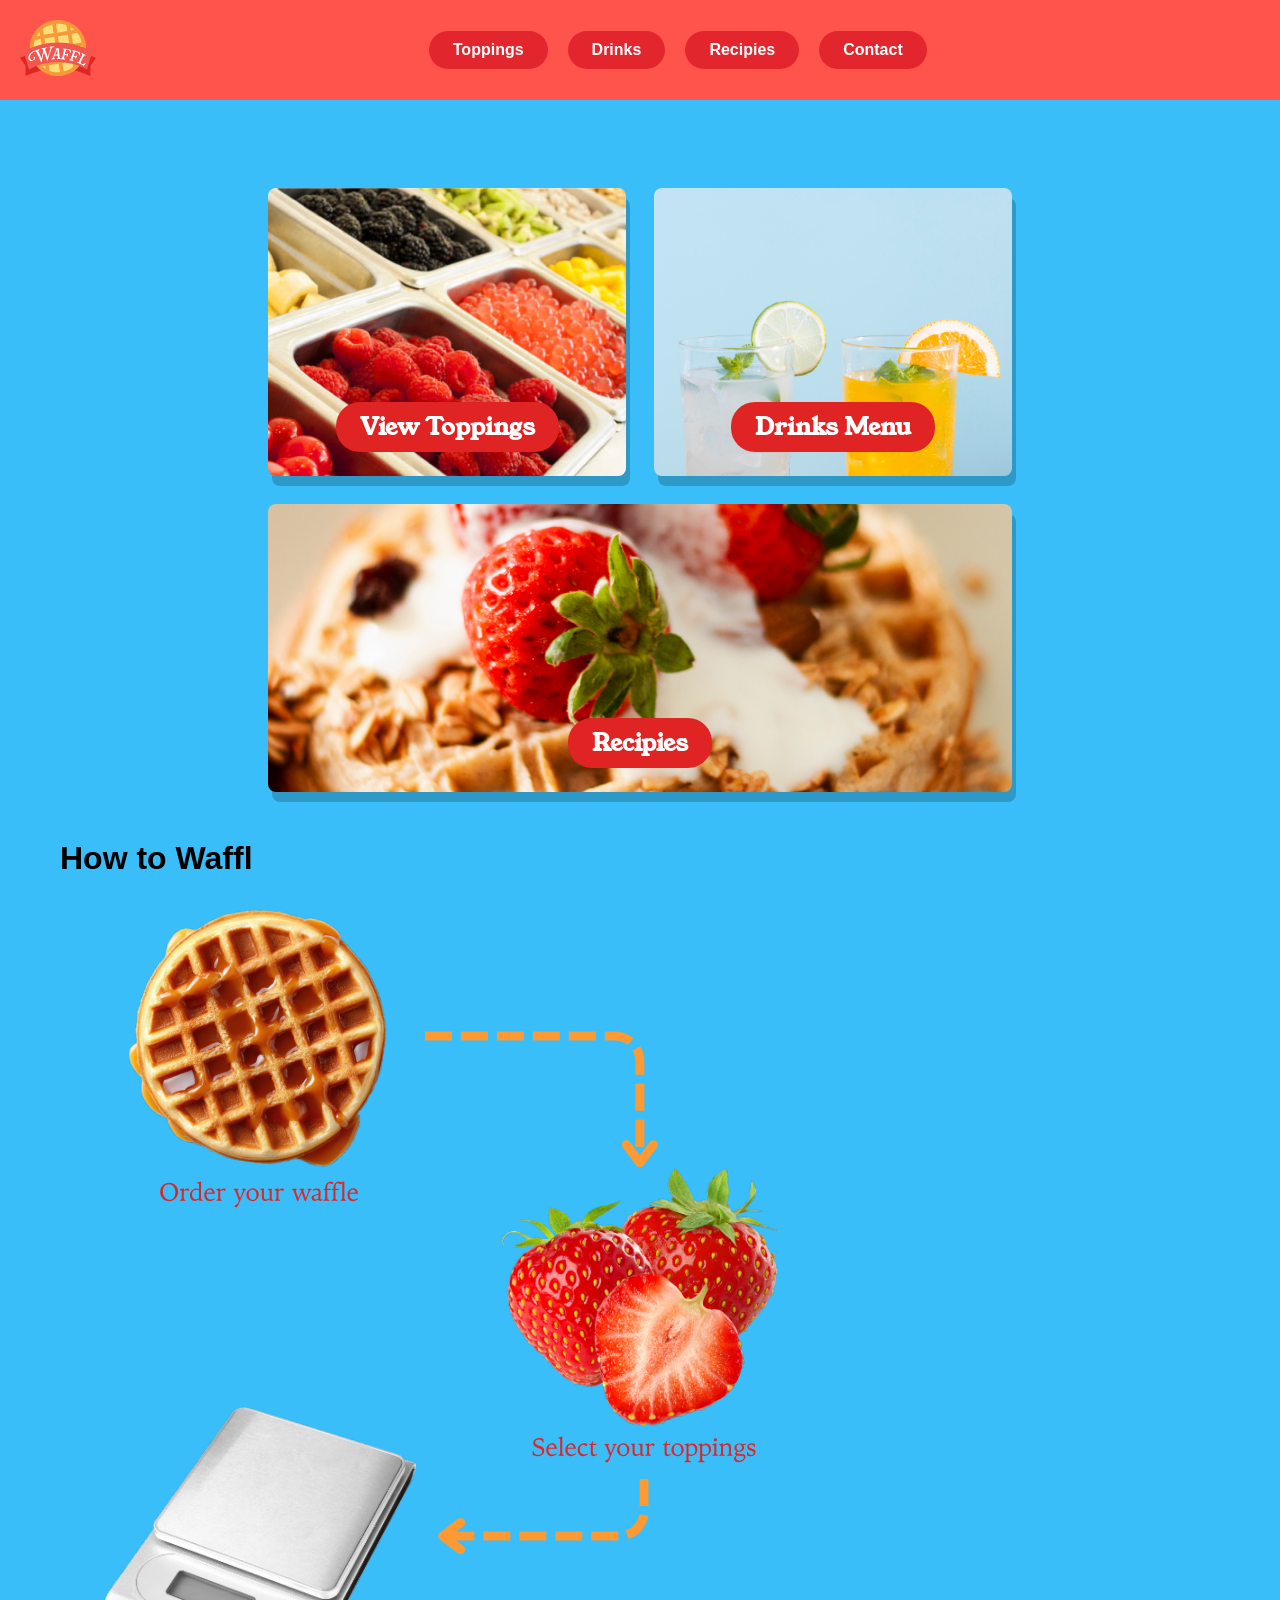
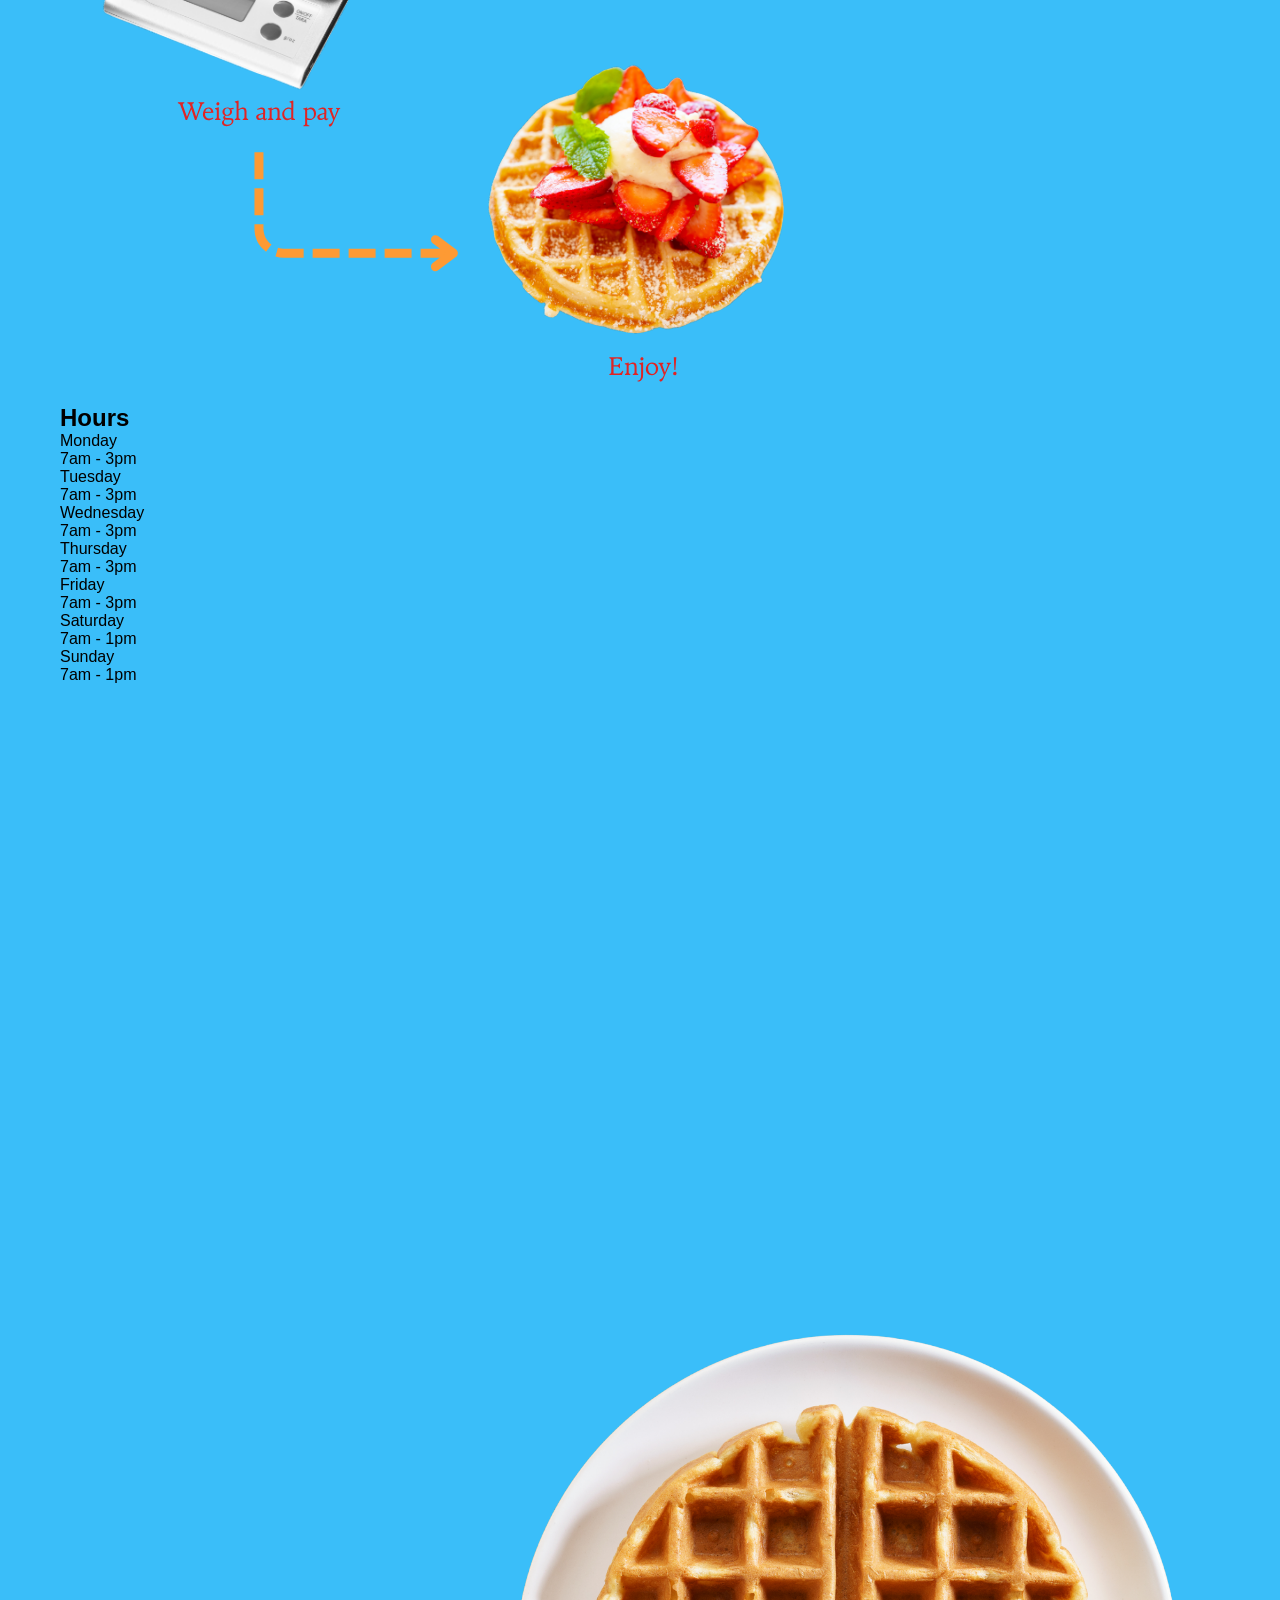
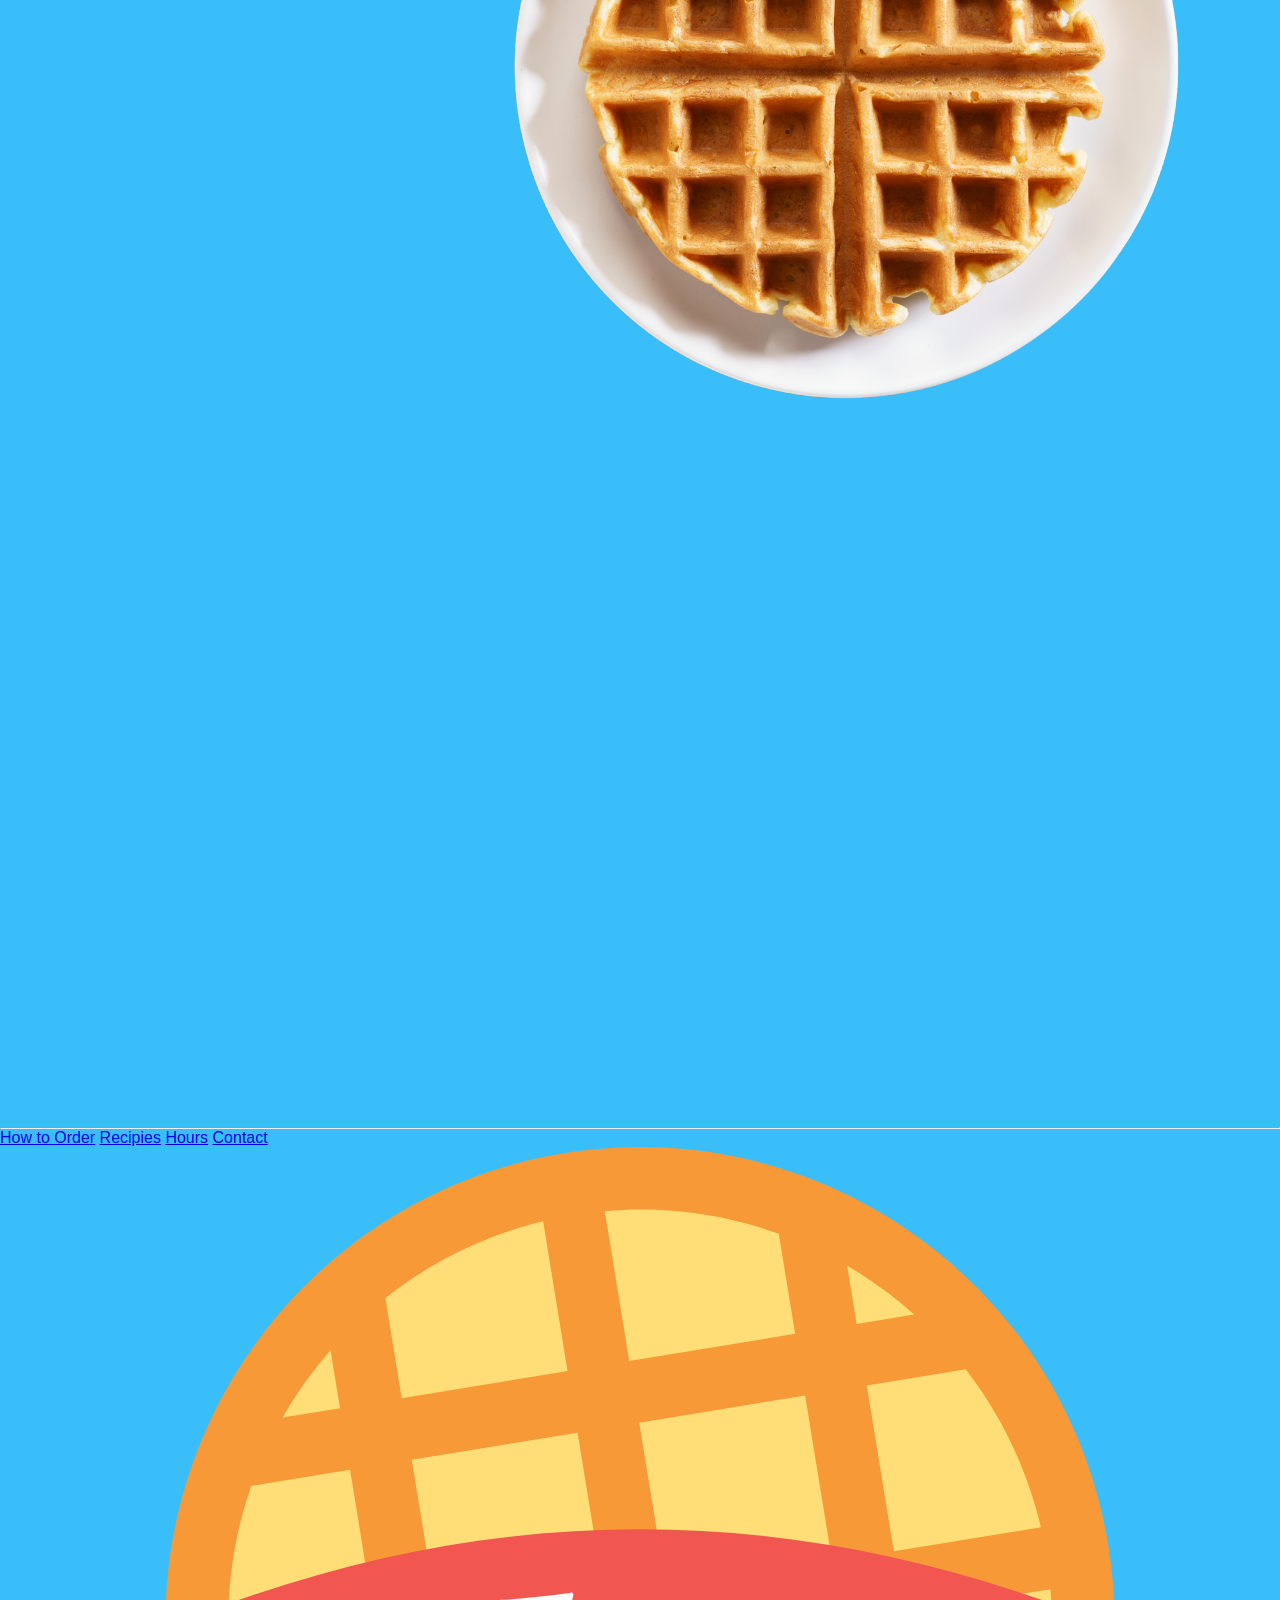
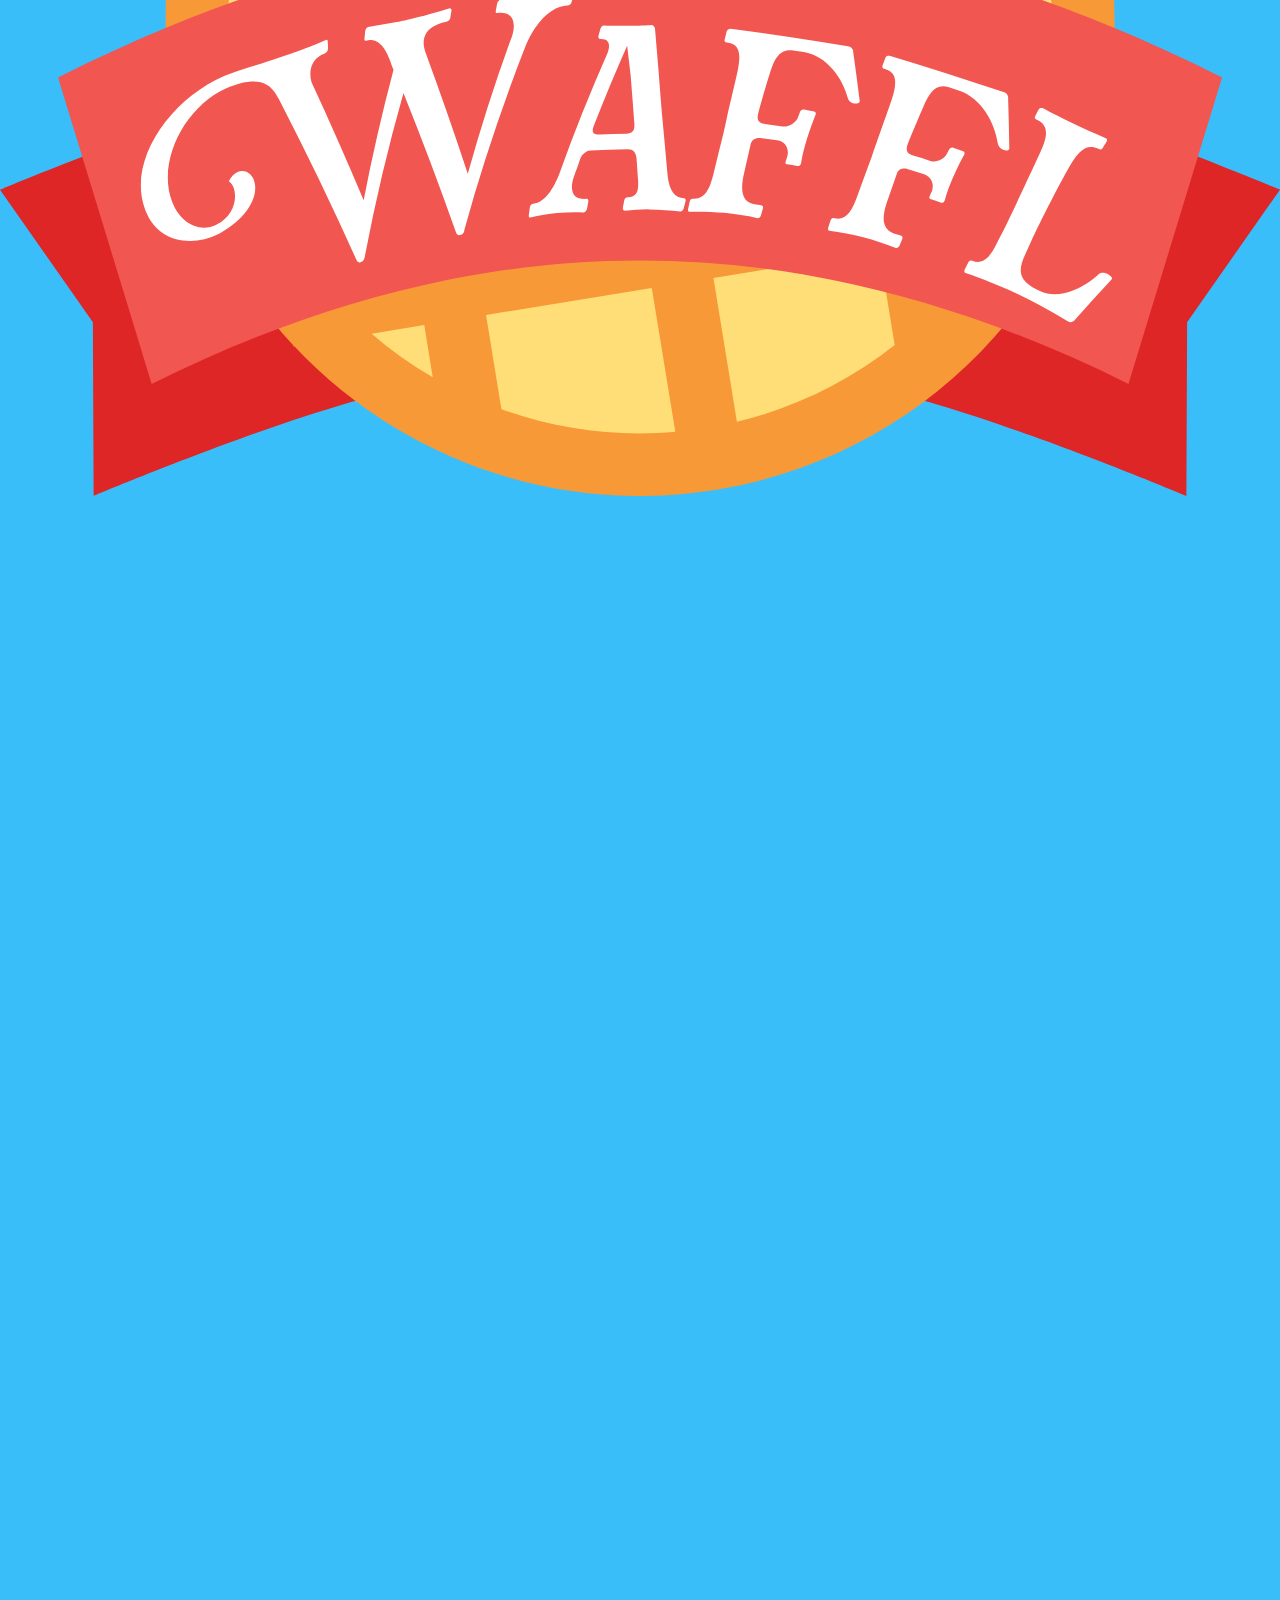
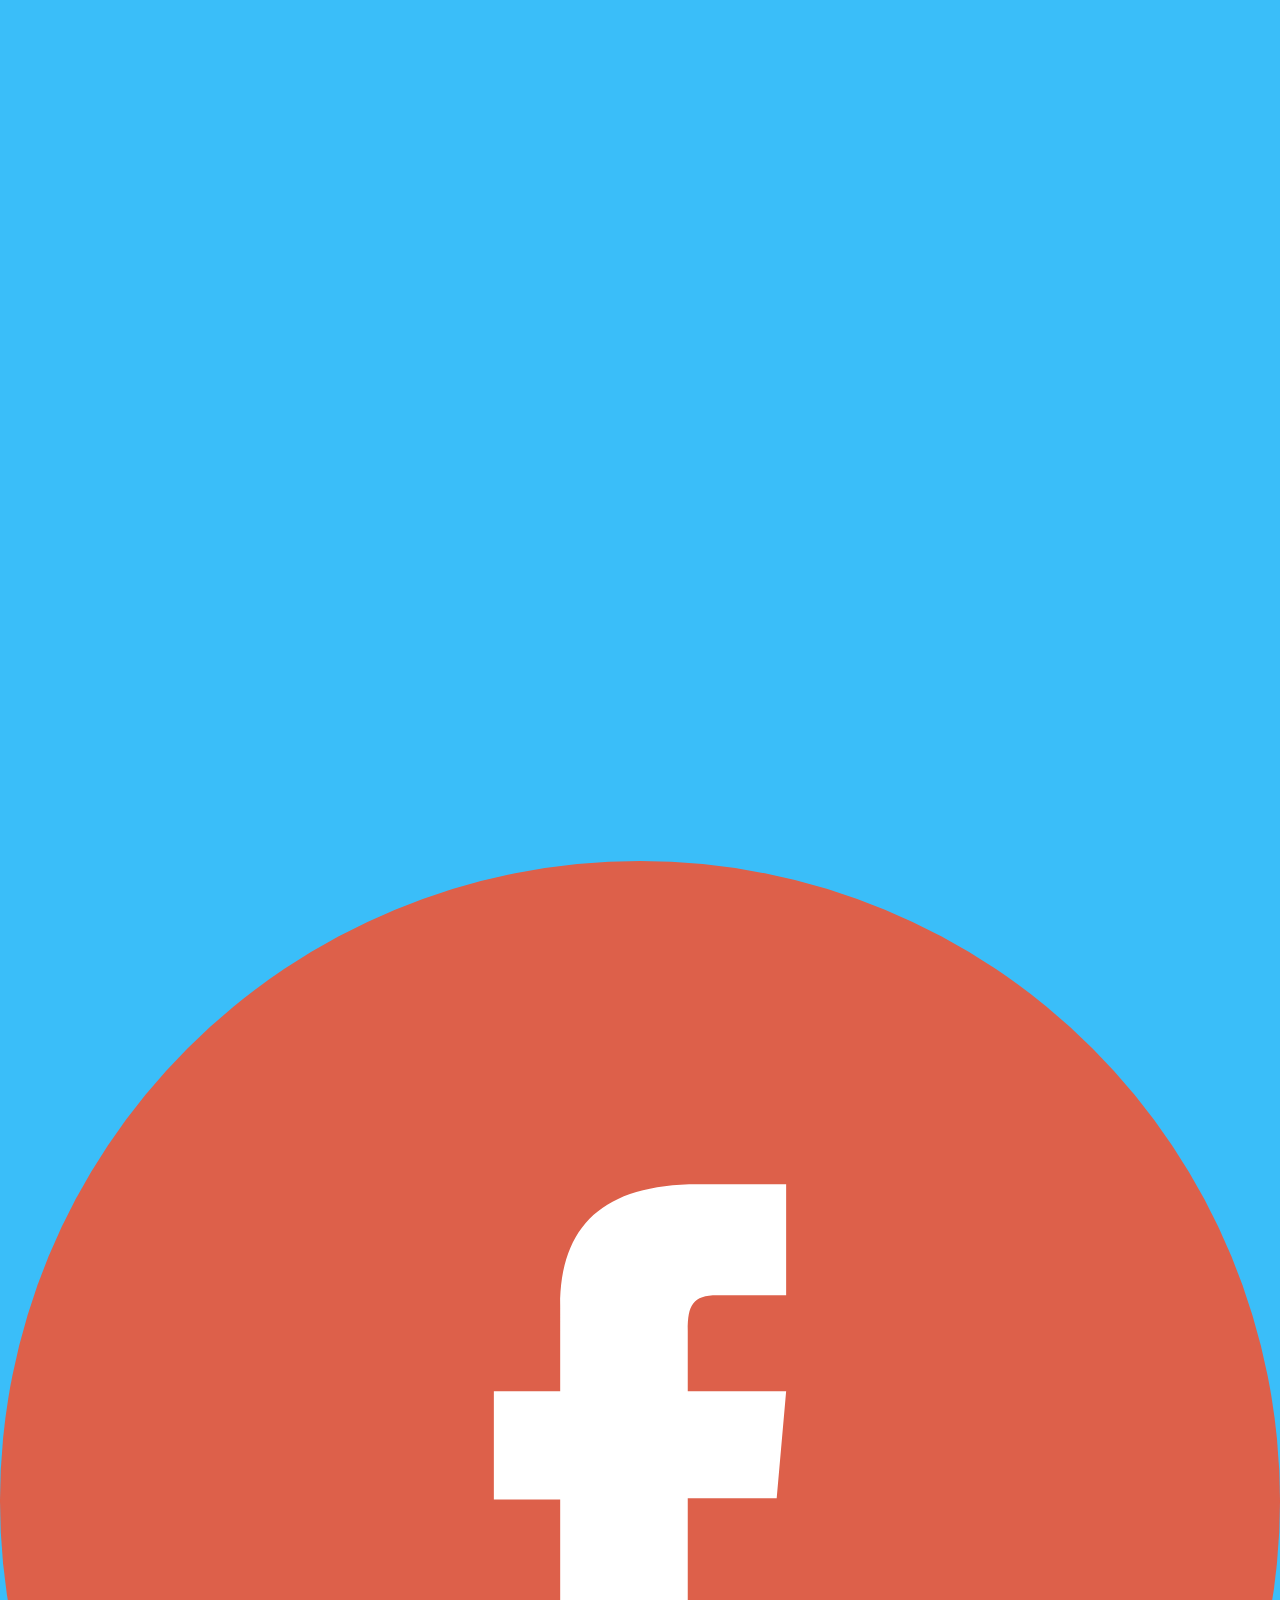
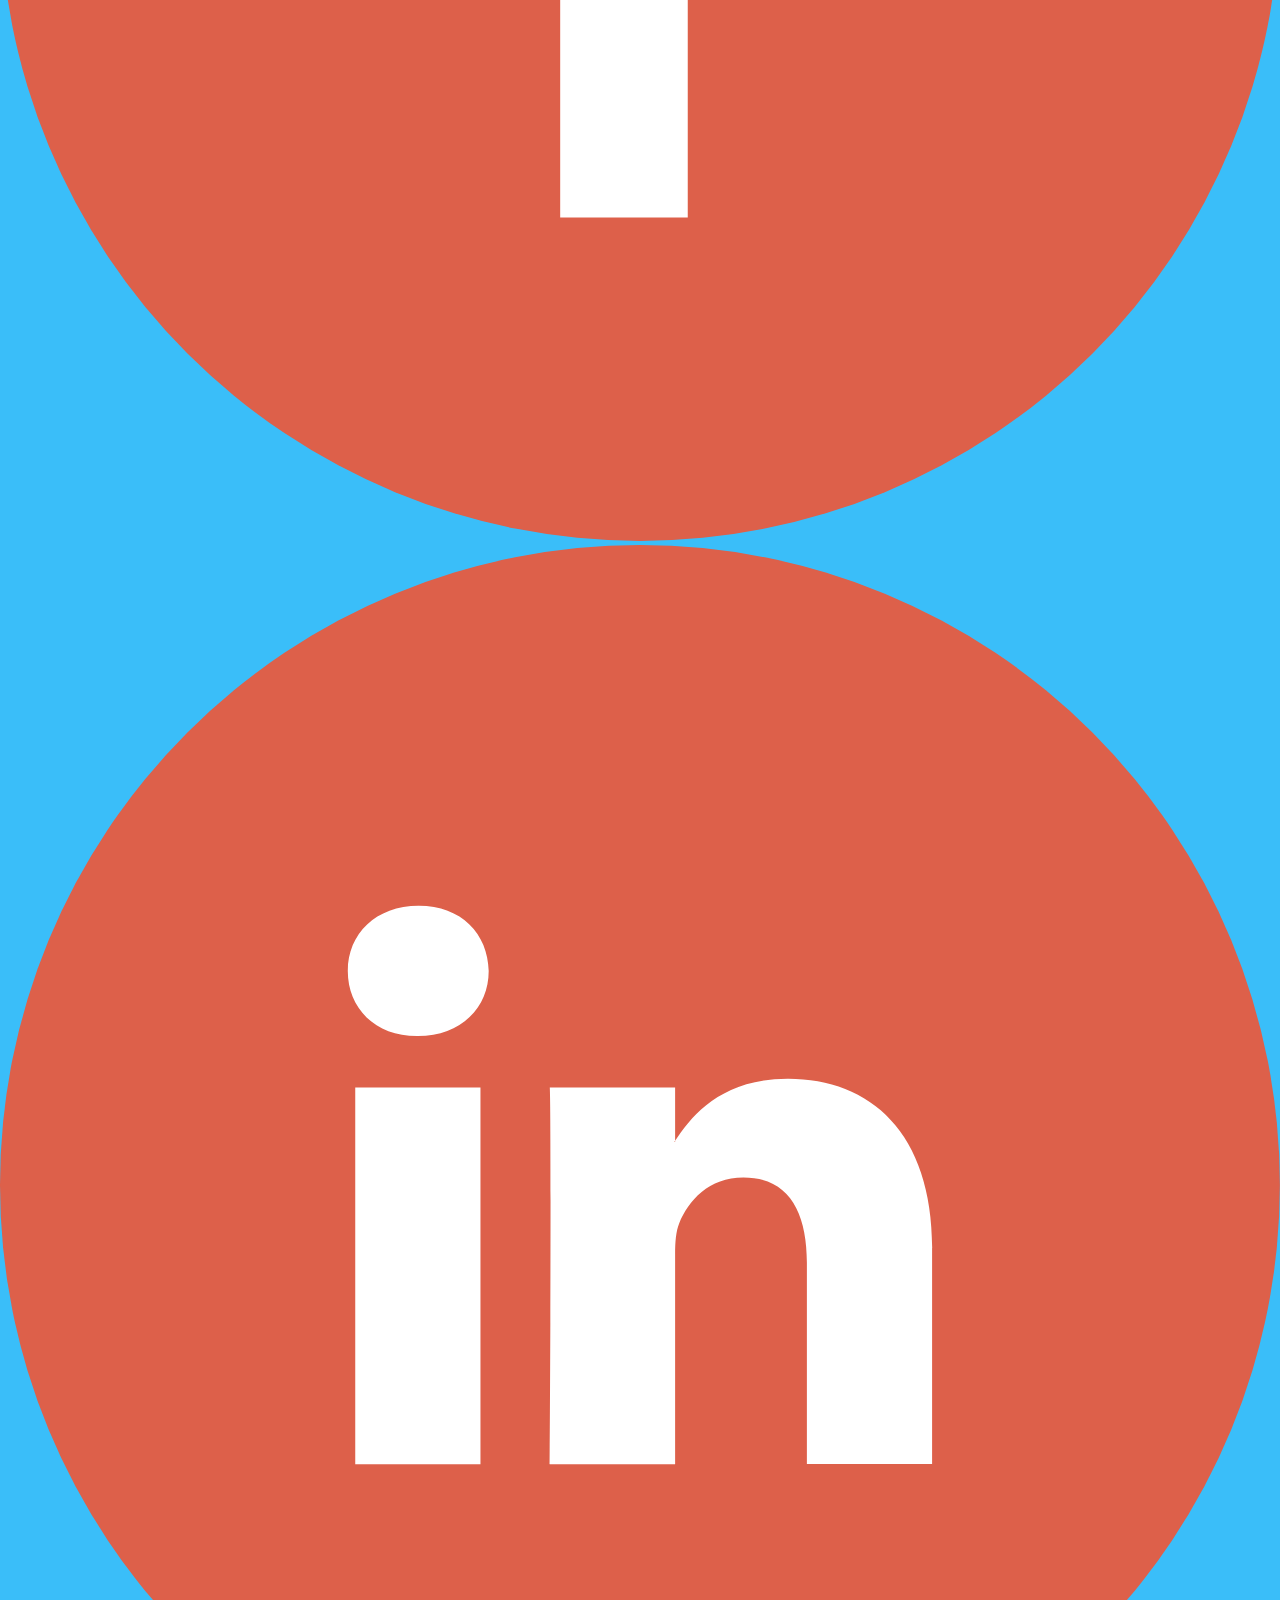
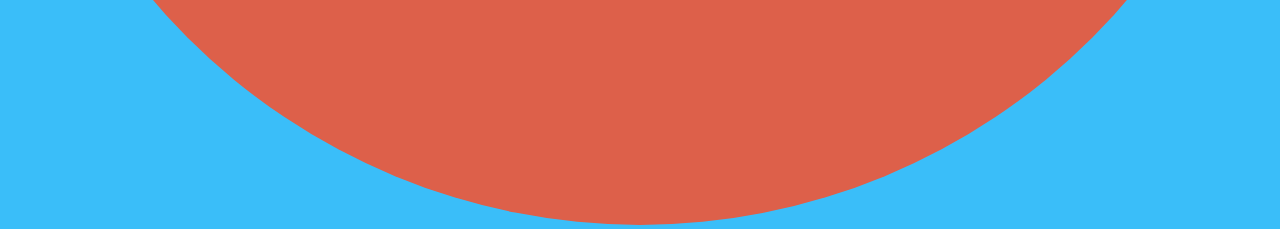
==== index.html @ 4b4d2566 "StartedClient" ====
<!DOCTYPE html>
<html lang="en">
<head>
    <meta charset="UTF-8">
    <meta name="viewport" content="width=device-width, initial-scale=1.0">
    <title>Waffl</title>
    <link rel="icon" type="image/png" href="images/favicon-96x96.png" sizes="96x96" />
    <link rel="icon" type="image/svg+xml" href="images/favicon.svg" />
    <link rel="shortcut icon" href="images/favicon.ico" />
    <link rel="apple-touch-icon" sizes="180x180" href="images/apple-touch-icon.png" />
    <meta name="apple-mobile-web-app-title" content="Waffl." />
    <link rel="manifest" href="images/site.webmanifest" />
    <link rel="stylesheet" href="styles.css">
    <link rel="preconnect" href="https://fonts.googleapis.com">
    <link rel="preconnect" href="https://fonts.gstatic.com" crossorigin>
    <link href="https://fonts.googleapis.com/css2?family=Young+Serif&family=Yrsa:ital,wght@0,300..700;1,300..700&family=Ysabeau:ital,wght@0,1..1000;1,1..1000&display=swap" rel="stylesheet">
</head>

<body>
    <header>
            <nav class="nav">
                <a href="index.html" class="logo">
                    <img src="images/WafflLogo.svg" alt="Waffl Logo">
                </a>

                <div class="nav-links">
                    <a href="toppings.html">Toppings</a>
                    <a href="drinks.html">Drinks</a>
                    <a href="recipies.html">Recipies</a>
                    <a href="contact.html">Contact</a>
                </div>
            </nav>
    </header>

    <main>
        <section class="card-container">
        <article class="card card-toppings">
            <h3><a href="toppings.html">View Toppings</a></h3>
        </article>

        <article class="card card-drinks">
            <h3><a href="drinks.html">Drinks Menu</a></h3>
        </article>

        <article class="card card-recipies">
            <h3><a href="recipies.html">Recipies</a></h3>
        </article>
    </section>

    <h1 id="howto">How to Waffl</h1>
    <img src="images/orderw.svg" alt="Orer process: Order waffle, choose toppings, weigh and pay, enjoy!">

    <div class="hours">
        <h2>Hours</h2>
        <d1>
            <dt>Monday</dt><dd>7am - 3pm</dd>
            <dt>Tuesday</dt><dd>7am - 3pm</dd>
            <dt>Wednesday</dt><dd>7am - 3pm</dd>
            <dt>Thursday</dt><dd>7am - 3pm</dd>
            <dt>Friday</dt><dd>7am - 3pm</dd>
            <dt>Saturday</dt><dd>7am - 1pm</dd>
            <dt>Sunday</dt><dd>7am - 1pm</dd>
        </d1>
    </div>
    <img src="images/WafflPlate.png" alt="Waffle on a plate">
 </main>

    <footer>
        <hr>
        <div>
            <a href="#howto">How to Order</a>
            <a href="#recipes">Recipies</a>
            <a href="#hours">Hours</a>
            <a href="contact.html">Contact</a>
        </div>
        <div>
            <a href="index.html"><img src="images/WafflLogo.svg" alt="Waffl Logo"></a>
        </div>
        <div>
            <a href="instagram.com"><img src="images/ig.svg" alt="Instagram link"></a>
            <a href="facebook.com"><img src="images/fb.svg" alt="Facebook link"></a>
            <a href="linkedin.com"><img src="images/linked.svg" alt="LinkedIn link"></a>
        </div>
    </footer>
</body>
</html>
---- styles.css ----
*{
    margin: 0;
    padding: 0;
    box-sizing: border-box;
    font-family: "Arial", sans-serif;
}

body{
    font-family: "Ysabeau", sans-serif;
    background-color: #3abef9;
    padding: 0 0;
}

header{
    background-color: #ff544c;
    padding: 1.25rem;
}

nav img{
    height: 3.5rem;
}

nav{
    display: flex;
    align-items: center;
}

.logo img{
    height: 3.5rem;
}

.nav-links{
    margin: 0 auto;
    display: flex;
    gap: 1.25rem;
}

.nav-links a{
    text-decoration: none;
    background-color: #e3262e;
    color: white;

    padding: 0.625rem 1.5rem;
    border-radius: 1.5rem;

    font-size: 1rem;
    font-weight: bold;
}

.nav-links a:hover{
    background-color: #c81f26;
}


main{
    padding: 2.5rem 3.75rem;
}

.card-container{
    display: grid;
    grid-template-columns: repeat(2, 1fr);
    gap: 1.75rem;
    padding: 3rem 13rem
}

.card{
    position: relative;
    display: flex;
    overflow: hidden;
    align-items: flex-end;
    justify-content: center;
    height: 18rem;
    border-radius: .5rem;
    box-shadow: 0.25rem 0.625rem rgba(0, 0, 0, 0.2);
    background-size: cover;
    background-repeat: no-repeat;
}

.card-toppings{
    background-image: url(images/toppings.jpg);
    background-position: center;
}

.card-drinks{
    background-image: url(images/drinks.jpg);
    background-position: bottom;
}

.card-recipies{
    background-image: url(images/strawberywaffle.jpg);
    background-position: center;
}

.card img{
    position: absolute;
    bottom: 1.25rem;
    left: 50%;
    transform: translateX(-50%);
}

.card h3{
    background-color: #e02424;
    font-family: "Young Serif", serif;
    color: white;
    padding: .5rem 1.5rem;
    border-radius: 1.5rem;
    font-size: 1.5rem;
    margin-bottom: 1.5rem;
}

.card a{
    text-decoration: none;
    font-family: "Young Serif", serif;
    color: white;
}

.card :hover{
    background-color: #c81f26;
}

.card:nth-child(3){
    grid-column: 1/-1;;
}
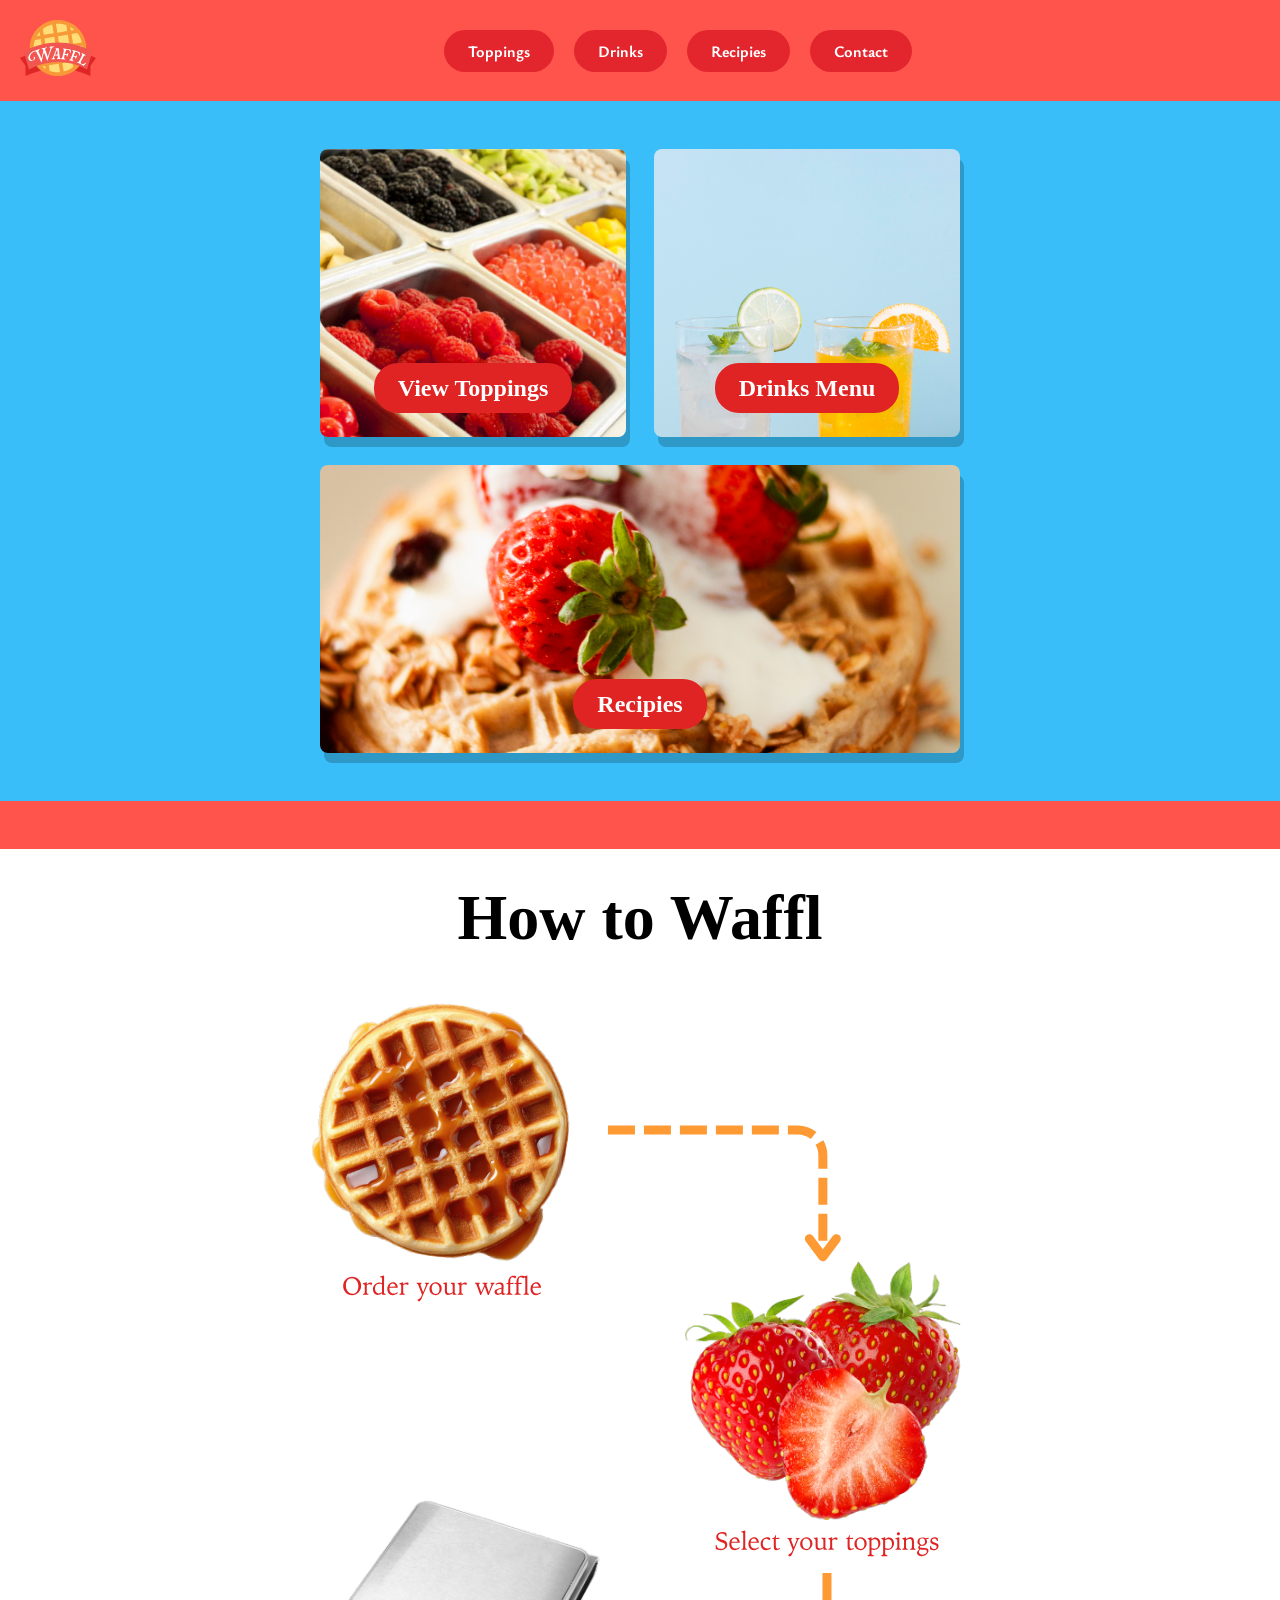
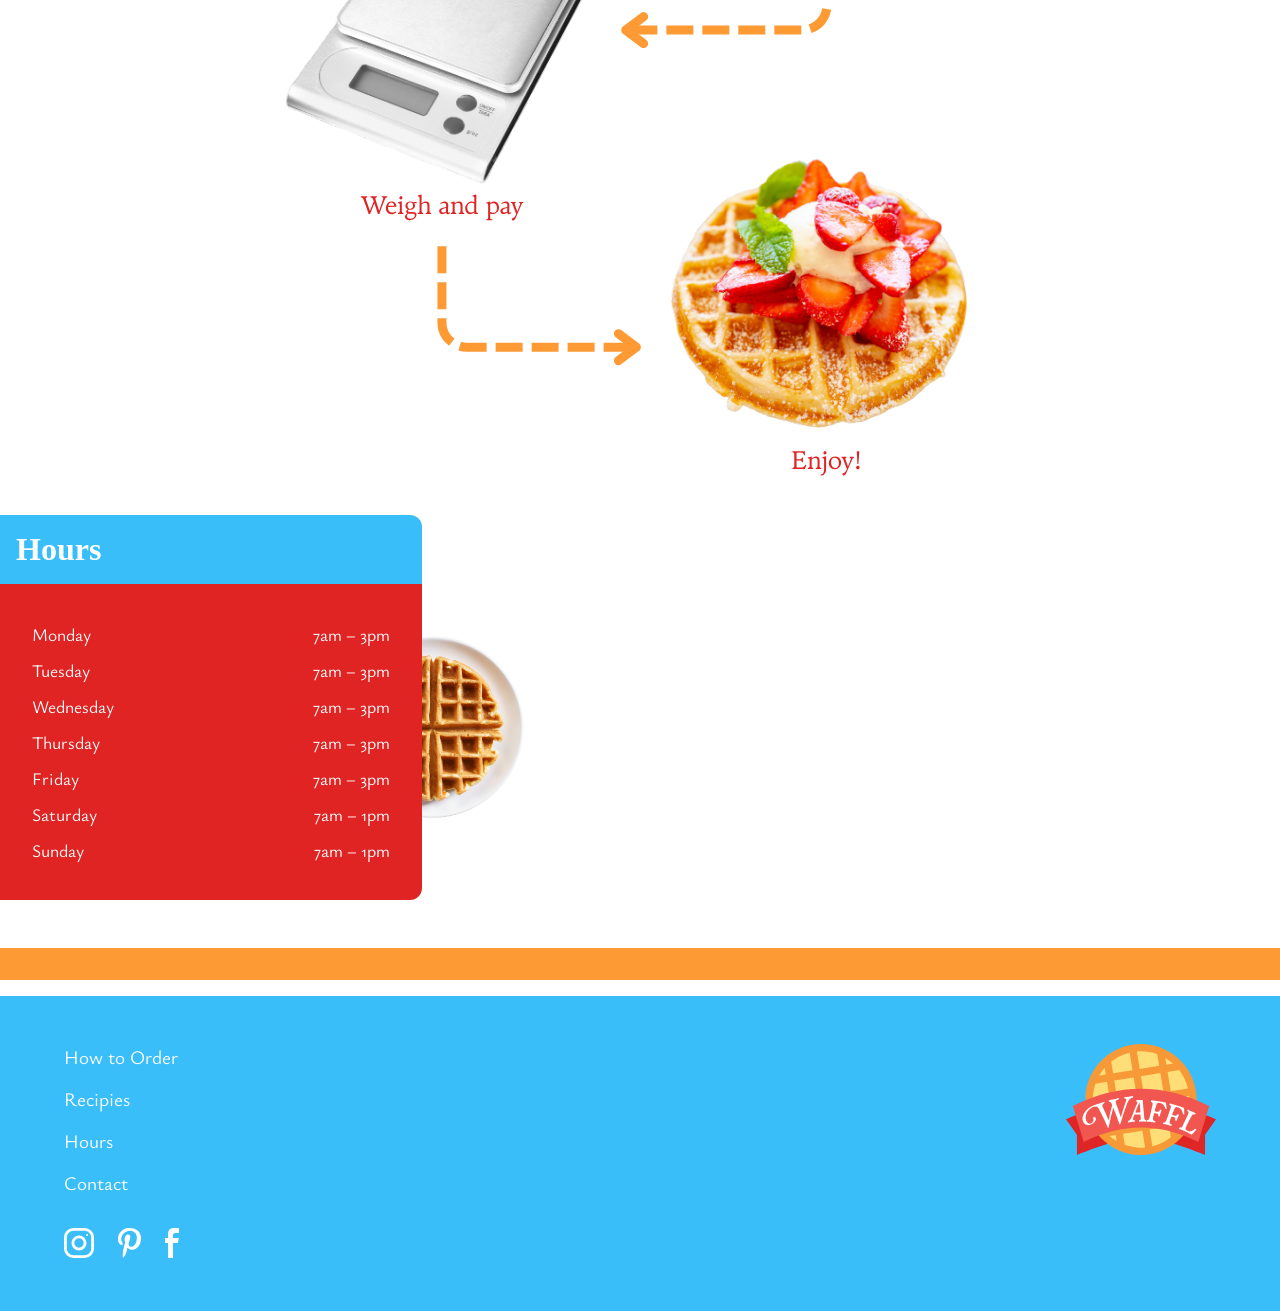
==== commit 247b6bc3: "Finished final!!!" ====
--- a/index.html
+++ b/index.html
@@ -14,16 +14,22 @@
     <link rel="preconnect" href="https://fonts.googleapis.com">
     <link rel="preconnect" href="https://fonts.gstatic.com" crossorigin>
     <link href="https://fonts.googleapis.com/css2?family=Young+Serif&family=Yrsa:ital,wght@0,300..700;1,300..700&family=Ysabeau:ital,wght@0,1..1000;1,1..1000&display=swap" rel="stylesheet">
+    <script src="scripts.js"></script>
 </head>
 
 <body>
+    <div class="overlay toggle-nav" onclick="toggleNav()"></div>
     <header>
+        <div class="hamburger" onclick="toggleNav()">
+            <hr><hr><hr>
+        </div>
+
             <nav class="nav">
                 <a href="index.html" class="logo">
                     <img src="images/WafflLogo.svg" alt="Waffl Logo">
                 </a>
 
-                <div class="nav-links">
+                <div class="nav-links toggle-nav">
                     <a href="toppings.html">Toppings</a>
                     <a href="drinks.html">Drinks</a>
                     <a href="recipies.html">Recipies</a>
@@ -47,39 +53,47 @@
         </article>
     </section>
 
-    <h1 id="howto">How to Waffl</h1>
+    <hr>
+
+    <section class="howto"><h1 id="howto" class="howto">How to Waffl</h1>
     <img src="images/orderw.svg" alt="Orer process: Order waffle, choose toppings, weigh and pay, enjoy!">
+</section>
 
-    <div class="hours">
-        <h2>Hours</h2>
-        <d1>
-            <dt>Monday</dt><dd>7am - 3pm</dd>
-            <dt>Tuesday</dt><dd>7am - 3pm</dd>
-            <dt>Wednesday</dt><dd>7am - 3pm</dd>
-            <dt>Thursday</dt><dd>7am - 3pm</dd>
-            <dt>Friday</dt><dd>7am - 3pm</dd>
-            <dt>Saturday</dt><dd>7am - 1pm</dd>
-            <dt>Sunday</dt><dd>7am - 1pm</dd>
-        </d1>
-    </div>
-    <img src="images/WafflPlate.png" alt="Waffle on a plate">
+<section class="hoursbox">
+    <div class="hours" id="hours">
+    <h2>Hours</h2>
+        <ul>
+            <li><span>Monday</span><span>7am – 3pm</span></li>
+            <li><span>Tuesday</span><span>7am – 3pm</span></li>
+            <li><span>Wednesday</span><span>7am – 3pm</span></li>
+            <li><span>Thursday</span><span>7am – 3pm</span></li>
+            <li><span>Friday</span><span>7am – 3pm</span></li>
+            <li><span>Saturday</span><span>7am – 1pm</span></li>
+            <li><span>Sunday</span><span>7am – 1pm</span></li>
+        </ul>
+</div>
+    <img src="images/WafflPlate.png" alt="Waffle on a plate" class="waffle">
+</section>
+
+<hr class="orange">
  </main>
 
     <footer>
-        <hr>
-        <div>
-            <a href="#howto">How to Order</a>
-            <a href="#recipes">Recipies</a>
-            <a href="#hours">Hours</a>
+        <div class="footlinks">
+            <a href="index.html#howto">How to Order</a>
+            <a href="recipies.html">Recipies</a>
+            <a href="index.html#hours">Hours</a>
             <a href="contact.html">Contact</a>
         </div>
-        <div>
+
+        <div class="footlogo">
             <a href="index.html"><img src="images/WafflLogo.svg" alt="Waffl Logo"></a>
         </div>
-        <div>
-            <a href="instagram.com"><img src="images/ig.svg" alt="Instagram link"></a>
-            <a href="facebook.com"><img src="images/fb.svg" alt="Facebook link"></a>
-            <a href="linkedin.com"><img src="images/linked.svg" alt="LinkedIn link"></a>
+
+        <div class="footsocials">
+            <a href="https://www.instagram.com/"><img src="images/instagram.svg" alt="Instagram link"></a>
+            <a href="https://www.pinterest.com/"><img src="images/pinterest.svg" alt="LinkedIn link"></a>
+            <a href="https://www.facebook.com/" class="fb"><img src="images/facebook.svg" alt="Facebook link"></a>
         </div>
     </footer>
 </body>
--- a/styles.css
+++ b/styles.css
@@ -2,18 +2,18 @@
     margin: 0;
     padding: 0;
     box-sizing: border-box;
-    font-family: "Arial", sans-serif;
 }
 
 body{
     font-family: "Ysabeau", sans-serif;
-    background-color: #3abef9;
     padding: 0 0;
 }
 
 header{
     background-color: #ff544c;
     padding: 1.25rem;
+    position: relative;
+    z-index: 1000;
 }
 
 nav img{
@@ -33,12 +33,15 @@
     margin: 0 auto;
     display: flex;
     gap: 1.25rem;
+    right: -100%;
+    transition: .3s;
 }
 
 .nav-links a{
     text-decoration: none;
     background-color: #e3262e;
     color: white;
+    font-family: "Ysabeau", sans-serif;
 
     padding: 0.625rem 1.5rem;
     border-radius: 1.5rem;
@@ -49,18 +52,14 @@
 
 .nav-links a:hover{
     background-color: #c81f26;
-}
-
-
-main{
-    padding: 2.5rem 3.75rem;
 }
 
 .card-container{
     display: grid;
     grid-template-columns: repeat(2, 1fr);
     gap: 1.75rem;
-    padding: 3rem 13rem
+    padding: 3rem 20rem;
+    background-color: #3abef9;
 }
 
 .card{
@@ -110,7 +109,7 @@
 
 .card a{
     text-decoration: none;
-    font-family: "Young Serif", serif;
+    font-family: "Yrsa", serif;
     color: white;
 }
 
@@ -120,4 +119,551 @@
 
 .card:nth-child(3){
     grid-column: 1/-1;;
+}
+
+.howto{
+    padding: 1rem;
+    background-color: white;
+    text-align: center;
+}
+
+.howto h1{
+    text-decoration: none;
+    font-family: "Yrsa", serif;
+    color: black;
+    text-align: center;
+    font-size: 4rem;
+}
+
+.howto h2{
+    text-decoration: none;
+    font-family: "Young Serif", serif;
+    color: black;
+    text-align: center;
+    font-size: 2rem;
+}
+
+hr{
+    border: none;
+    border-top: 3rem solid #ff544c;
+    width: 100%;
+}
+
+.hours{
+    width: 33%;
+    z-index: 2;
+}
+
+.hours h2{
+    margin: 0;
+    padding: 1rem;
+    background-color: #3abef9;
+    color: white;
+    font-size: 2rem;
+    font-family: "Yrsa", serif;
+    border-top-right-radius: 12px;
+}
+
+.hours ul{
+    padding: 2rem;
+    margin: 0;
+    list-style: none;
+    background-color: #e02424;
+    color: white;
+    font-family: "Ysabeau", sans-serif;
+    border-bottom-right-radius: 12px;
+}
+
+.hours li{
+    display: flex;
+    justify-content: space-between;
+    padding: 6px 0;
+    font-size: 1.1rem;
+    font-family: "Ysabeau", sans-serif;
+    color: white;
+}
+
+
+.hoursbox{
+    position: relative;
+    display: flex;
+    align-items: center;
+    background-color: white;
+    overflow: hidden;
+    padding-bottom: 3rem;
+}
+
+.waffle{
+    position: absolute;
+    left: 17%;
+    top: 50%;
+    transform: translateY(-50%);
+    width: 33%;
+    z-index: 1;
+}
+
+.orange{
+    border: none;
+    border-top: 2rem solid #fd9a34;
+    width: 100%;
+    padding-bottom: 1rem;
+}
+
+footer{
+    background-color: #3abef9;
+    padding: 3rem 4rem;
+    display: grid;
+    grid-template-columns: 1fr auto;
+    grid-template-rows: auto auto;
+    color: white;
+    font-family: "Ysabeau", sans-serif;
+}
+
+.footlinks{
+    display: flex;
+    flex-direction: column;
+    gap: 1rem;
+}
+
+.footlinks a{
+    color: white;
+    text-decoration: none;
+    font-size: 1.2rem;
+}
+
+.footlinks a:hover{
+    text-decoration: underline;
+}
+
+.footlogo{
+    align-self: start;
+}
+
+.footlogo img{
+    width: 150px;
+}
+
+.footsocials{
+    display: flex;
+    gap: 1.5rem;
+    margin-top: 2rem;
+}
+
+.footsocials img{
+    height: 30px;
+}
+
+.toppings{
+    background-color: #e02424;
+    text-align: center;
+}
+
+.hero{
+    height: 300px;
+    background-image:
+        linear-gradient(
+            rgb(224, 36, 36, 0.5),
+            rgb(250, 75, 75, .5)
+        ),
+        url(images/strawberywaffle.jpg);
+    background-size: cover;
+    background-position: center;
+    display: flex;
+    align-items: flex-end;
+    justify-content: center;
+    padding-bottom: 2rem;
+}
+
+.hero h1{
+    background-color: #e02424;
+    color: white;
+    padding: 1rem 3rem;
+    border-radius: 3rem;
+    font-family: "Yrsa", serif;
+    font-size: 2.5rem;
+    position: absolute;
+    transform: translateY(75%);
+}
+
+.menu{
+    display: grid;
+    grid-template-columns: repeat(3, 1fr);
+    gap: 4rem;
+    padding: 4rem 20rem;
+    background-color: white;
+}
+
+.column h2{
+    font-family: "Young Serif", serif;
+    font-size: 2rem;
+    margin-bottom: 1.5rem;
+    text-align: center;
+}
+
+.column ul{
+    list-style: none;
+    padding: 0;
+}
+
+.column li{
+    font-family: "Ysabeau", sans-serif;
+    font-size: 1.1rem;
+    padding: 0.4rem 0;
+    text-align: center;
+}
+
+.recipies .hero{
+    position: relative;
+    height: 300px;
+    background-image:
+        linear-gradient(
+            rgba(252, 225, 137, 0.5),
+            rgb(252, 225, 137, 0.5)
+        ),
+        url(images/strawberywaffle.jpg);    background-size: cover;
+    background-position: center;
+    display: flex;
+    justify-content: center;
+    align-items: flex-end;
+    padding-bottom: 2rem;
+}
+
+
+.recipies .hero h1{
+    position: relative;
+    z-index: 1;
+    background-color: #ffde76;
+    color: black;
+    padding: 1rem 3rem;
+    border-radius: 2rem;
+    font-family: "Yrsa", serif;
+    font-size: 2.5rem;
+}
+
+.plans{
+    padding: 4rem 6rem;
+    max-width: 900px;
+    margin: auto;
+}
+
+.row{
+    margin-bottom: 3.5rem;
+}
+
+.row h2{
+    font-family: "Yrsa", serif;
+    font-size: 1.5rem;
+    margin-bottom: 0.75rem;
+}
+
+.row p{
+    font-family: "Ysabeau", sans-serif;
+    font-size: 1.2rem;
+    line-height: 1.6;
+    color: #333;
+    max-width: 600px;
+}
+
+.drinks .hero{
+    position: relative;
+    height: 300px;
+    background-image:
+        linear-gradient(
+            rgba(255, 155, 40, 0.5),
+            rgb(255, 155, 40, 0.5)
+        ),
+        url(images/strawberywaffle.jpg);    background-size: cover;
+    background-size: cover;
+    background-position: center;
+    display: flex;
+    justify-content: center;
+    align-items: flex-end;
+    padding-bottom: 2rem;
+}
+
+.drinks .hero h1{
+    position: relative;
+    z-index: 1;
+    background-color: #fd9a34;
+    color: white;
+    padding: 1rem 3rem;
+    border-radius: 2rem;
+    font-family: "Yrsa", serif;
+    font-size: 2.5rem;
+}
+
+.drinks .menu{
+    display: grid;
+    grid-template-columns: repeat(2, 1fr);
+    padding: 4rem 10rem;
+}
+
+.drinks .column h2{
+    font-family: "Young Serif", serif;
+    font-size: 2.2rem;
+    margin-bottom: 1.2rem;
+}
+
+.drinks .column ul{
+    list-style: none;
+    padding: 0;
+}
+
+.drinks .column li{
+    font-family: "Ysabeau", sans-serif;
+    font-size: 1.2rem;
+    padding: 0.35rem 0;
+}
+
+
+.contact{
+    background-color: #e02424;
+    padding: 4rem 6rem;
+    max-width: 900px;
+    margin: auto;
+    text-align: center;
+    border-bottom-left-radius: 2rem;
+    border-bottom-right-radius: 2rem;
+}
+
+.contact h1{
+    font-family: "Young Serif", serif;
+    font-size: 3rem;
+    margin-bottom: 1.5rem;
+    color: white;
+}
+
+.contact p{
+    font-family: "Ysabeau", sans-serif;
+    font-size: 1.2rem;
+    line-height: 1.6;
+    margin-bottom: 1rem;
+    color: white;
+}
+
+.contact a{
+    color: white;
+    text-decoration: none;
+}
+
+.contact a:hover{
+    text-decoration: underline;
+}
+
+.cmain > h2{
+    font-family: "Young Serif", serif;
+    font-size: 2.5rem;
+    text-align: center;
+    margin: 4rem 0 2rem;
+}
+
+.cmain ul{
+    list-style: none;
+    padding: 0 6rem 4rem;
+    max-width: 900px;
+    margin: auto;
+}
+
+.cmain li{
+    margin-bottom: 2rem;
+}
+
+.cmain li span:first-child{
+    display: block;
+    font-family: "Young Serif", serif;
+    font-size: 1.3rem;
+    margin-bottom: 0.5rem;
+}
+
+.cmain li span:last-child{
+    display: block;
+    font-family: "Ysabeau", sans-serif;
+    font-size: 1.1rem;
+    color: #333;
+}
+
+.cmain li a{
+    color: #3abef9;
+    text-decoration: none;
+    font-weight: bold;
+}
+
+.cmain li a:hover{
+    text-decoration: underline;
+}
+
+.contacthead{
+    background-color: #3abef9;
+    padding: 1.25rem;
+}
+
+.cnav-links a{
+    text-decoration: none;
+    background-color: #0085b6;
+    color: white;
+    font-family: "Ysabeau", sans-serif;
+
+    padding: 0.625rem 1.5rem;
+    border-radius: 1.5rem;
+
+    font-size: 1rem;
+    font-weight: bold;
+}
+
+.cnav-links a:hover{
+    background-color: #006b92;
+}
+
+.cnav-links{
+    margin: 0 auto;
+    display: flex;
+    gap: 1.25rem;
+}
+
+.hamburger{
+  display: none;
+  width: 40px;
+  cursor: pointer;
+  padding-top: .5rem;
+}
+
+.hamburger hr{
+  margin: 10px 0;
+  border: 2px solid rgb(255, 255, 255);
+  border-radius: 1rem;
+}
+
+.nav{
+  display: flex;
+  align-items: center;
+  justify-content: space-between;
+}
+
+.nav-links{
+  display: flex;
+  gap: 20px;
+}
+
+.overlay{
+  position: fixed;
+  inset: 0;
+  background: rgba(0,0,0,.5);
+  opacity: 0;
+  pointer-events: none;
+  transition: .3s;
+}
+
+.nav-links.show{
+  right: 0;
+}
+
+.overlay{
+  opacity: 0;
+  pointer-events: none;
+}
+
+.overlay.show{
+  opacity: 1;
+  pointer-events: all;
+}
+
+
+@media (max-width: 768px){
+
+    header{
+        position: sticky;
+        top: 0;
+        z-index: 1000;
+    }
+
+    .hamburger{
+        display: block;
+        height: 60px;
+        border: none;
+        position: fixed;
+        }
+
+    .logo{
+        margin-left: auto;
+    }
+
+    .nav-links{
+        position: fixed;
+        top: 0;
+        right: -100%;
+        width: 70%;
+        height: 100vh;
+        background: white;
+        flex-direction: column;
+        padding: 80px 20px;
+        transition: .3s;
+    }
+
+    body.nav-open .nav-links{
+        right: 0;
+    }
+
+    body.nav-open .overlay{
+        opacity: 1;
+        pointer-events: all;
+    }
+
+    
+    .card-container {
+        grid-template-columns: 1fr;
+        padding: 2rem 1rem;
+        gap: 1.25rem;
+    }
+
+    .card {
+        height: 16rem;
+    }
+
+    .card:nth-child(3) {
+        grid-column: auto;
+    }
+
+    .howto img{
+    max-width: 100%;
+    }
+
+    .hours{
+    width: 65%;
+
+    }
+
+    .waffle{
+    left: 12%;
+    width: 100%;
+    }
+
+    .menu{
+    display: grid;
+    grid-template-columns: 1fr;
+    gap: 1.5rem;
+    padding: 2rem 1rem;
+    background-color: white;
+    padding-top: 5rem;
+    }
+
+    .drinks .menu{
+    display: grid;
+    grid-template-columns: 1fr;
+    gap: 1.5rem;
+    padding: 2rem 1rem;
+    background-color: white;
+    padding-top: 5rem;
+    }
+
+    .hero{
+        height: 150px;
+    }
+
+    .drinks .hero{
+        height: 150px;
+    }
+    
+    .recipies .hero{
+        height: 150px;
+    }
 }
